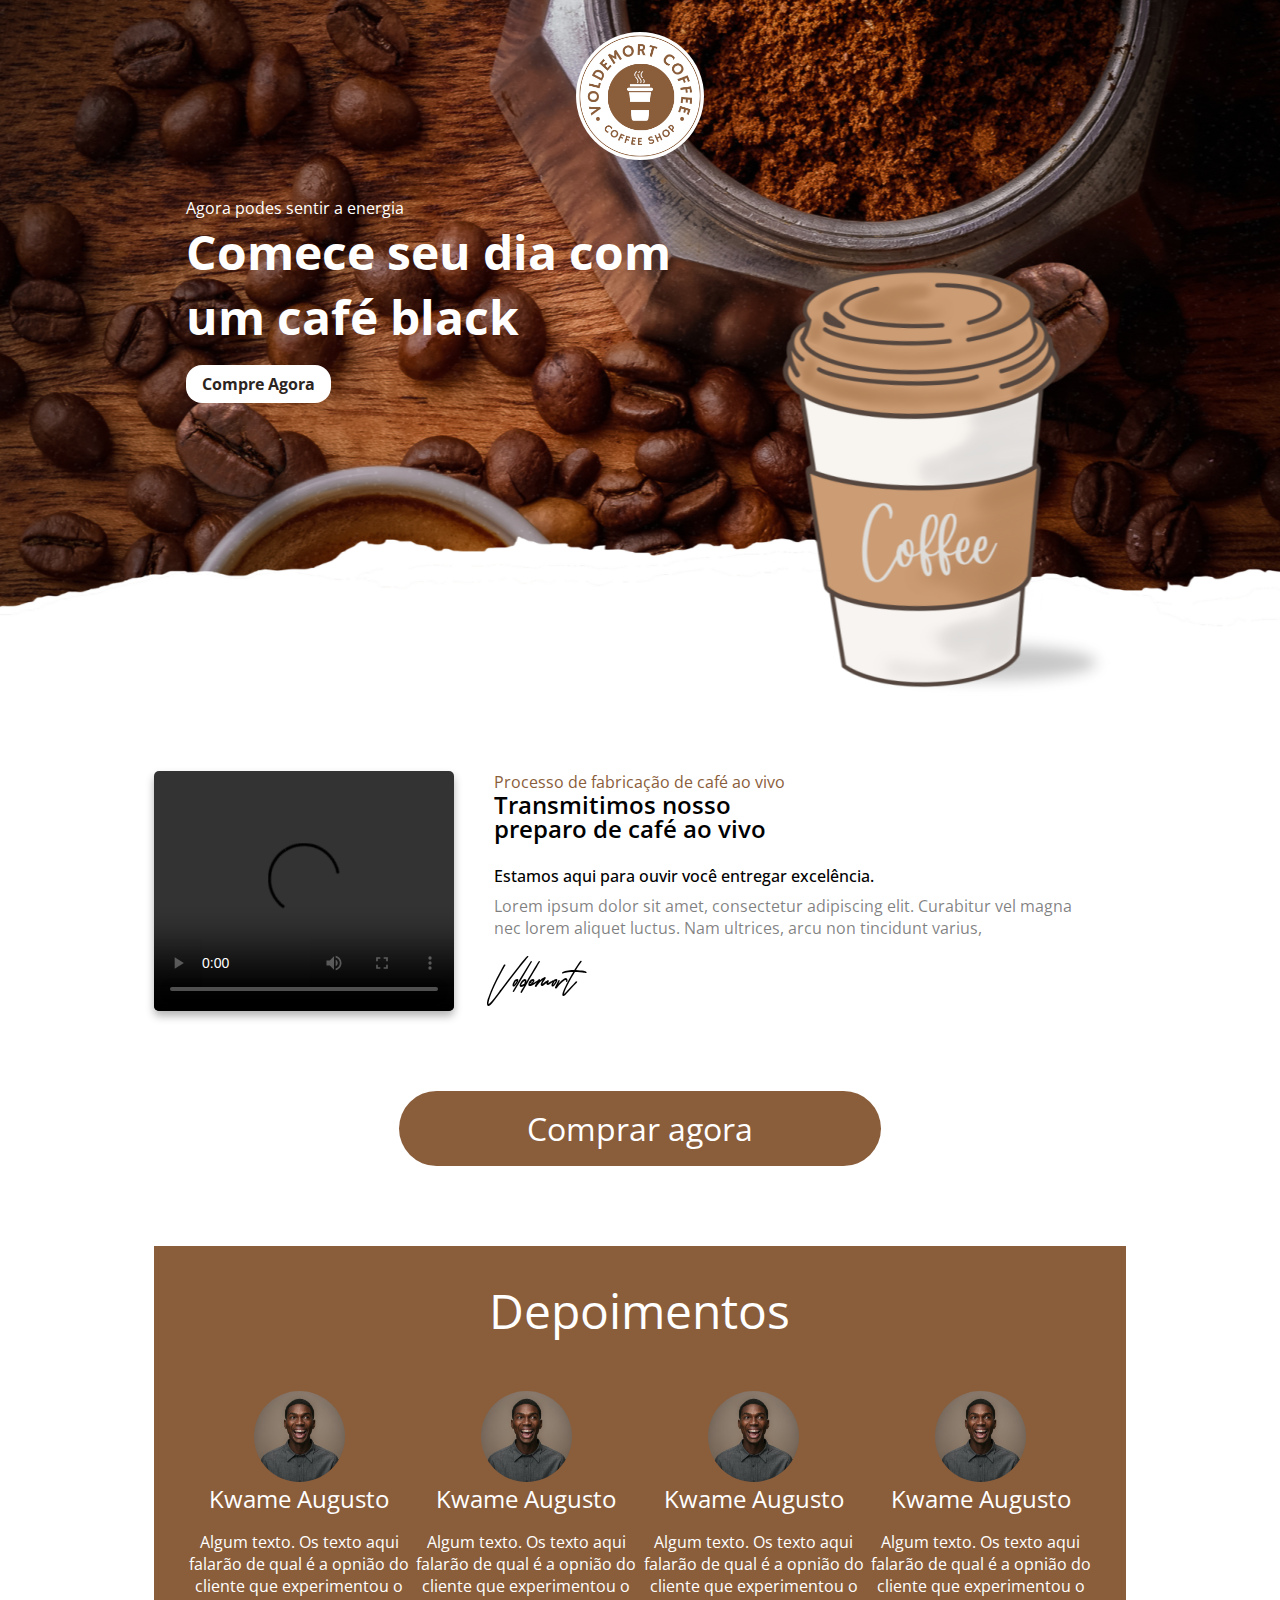
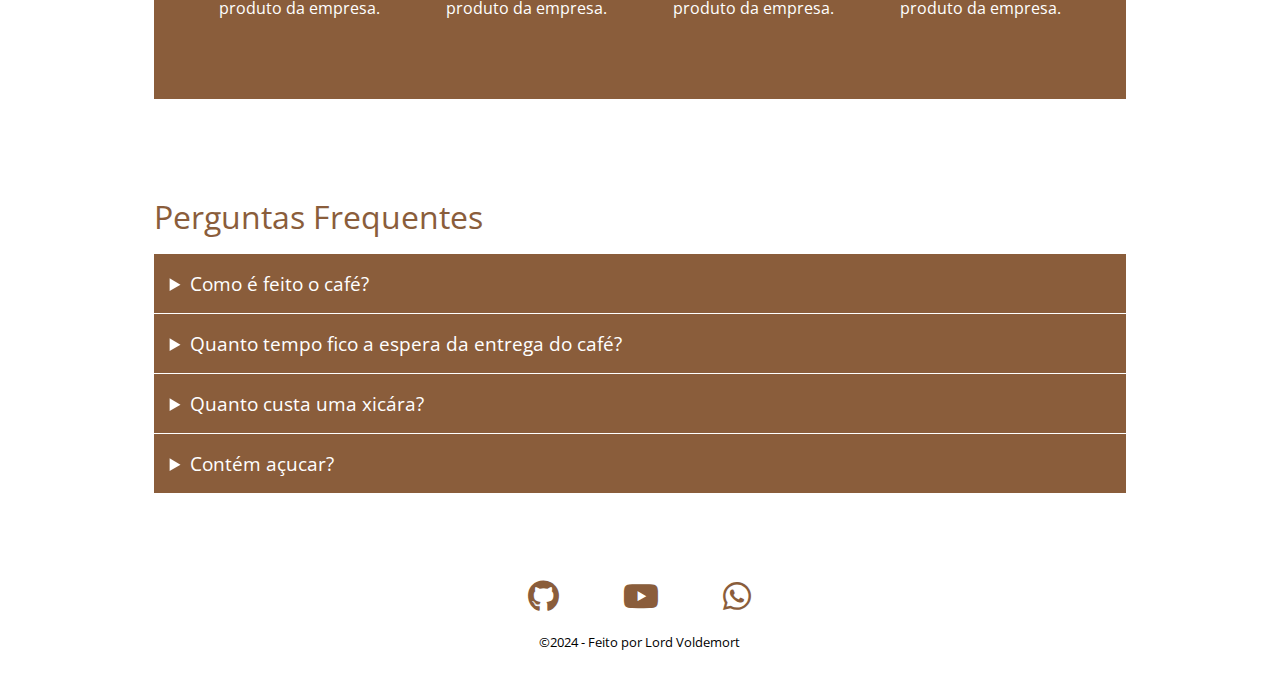
==== index.html @ 609efcfe "first commit" ====
<!DOCTYPE html>
<html lang="en">
<head>
    <meta charset="UTF-8">
    <meta name="viewport" content="width=device-width, initial-scale=1.0">
    <link rel="stylesheet" href="./src/css/style.css">
    <link rel="stylesheet" href="./src/css/index.css">
    <link rel="stylesheet" href="https://cdnjs.cloudflare.com/ajax/libs/font-awesome/6.0.0-beta3/css/all.min.css">
    <title>Landing Page</title>
</head>
<body>
    <header>
        <img src="./src/images/logo.png" alt="logo da empresa">
    </header>

    <main class="container">
        <section class="conteudoPrincipal">
            <p>Agora podes sentir a energia</p>
            <h1>Comece seu dia com 
            <br>um café black</h1>
            <a href="./checkout.html" id="compreAgora">Compre Agora</a>
        </section>

        <section class="conteudoSecundario">
            <video id="videoDemontrativo" controls>
                <source src="https://cdn.pixabay.com/video/2015/12/11/1631-148614389_large.mp4" type="video/mp4">
                Seu navegador não suporta os fotmatos de video disponiveis, atualize!
            </video>
            <article>
                <span>Processo de fabricação de café ao vivo</span>
                <h2>Transmitimos nosso <br>preparo de café ao vivo</h2>
                <p id="estamosAqui">Estamos aqui para ouvir você entregar excelência.</p>

                <p id="loremIpsum">Lorem ipsum dolor sit amet, 
                    consectetur adipiscing elit. 
                    Curabitur vel magna nec lorem aliquet luctus. 
                    Nam ultrices, arcu non tincidunt varius, 
                </p>
                
                <p class="assinatura">Voldemort</p>
            </article>
        </section>

        <section class="seccaoBotaoDeCompra">
            <a href="./checkout.html" id="botaoDeCompra">Comprar agora</a>
        </section>

        <section class="depoimentos">
            <h2>Depoimentos</h2>

            <ul>
                <li>
                    <img src="./src/images/depoimento1.jpg">
                    <p class="nomeDosCleintes">Kwame Augusto</p>
                    <p class="descricaoDoDepoimento">
                        Algum texto. Os texto aqui falarão
                        de qual é a opnião do cliente que experimentou o produto da empresa.
                    </p>
                </li>

                <li>
                    <img src="./src/images/depoimento1.jpg">
                    <p class="nomeDosCleintes">Kwame Augusto</p>
                    <p class="descricaoDoDepoimento">
                        Algum texto. Os texto aqui falarão
                        de qual é a opnião do cliente que experimentou o produto da empresa.
                    </p>
                </li>

                <li>
                    <img src="./src/images/depoimento1.jpg">
                    <p class="nomeDosCleintes">Kwame Augusto</p>
                    <p class="descricaoDoDepoimento">
                        Algum texto. Os texto aqui falarão
                        de qual é a opnião do cliente que experimentou o produto da empresa.
                    </p>
                </li>

                <li>
                    <img src="./src/images/depoimento1.jpg">
                    <p class="nomeDosCleintes">Kwame Augusto</p>
                    <p class="descricaoDoDepoimento">
                        Algum texto. Os texto aqui falarão
                        de qual é a opnião do cliente que experimentou o produto da empresa.
                    </p>
                </li> 
              </ul>
        </section>

        <section class="perguntasFrequentes">
            <h2>Perguntas Frequentes</h2>

            <section>
                <details>
                    <summary>Como é feito o café?</summary>
                    <p>
                        Lorem ipsum dolor sit amet, consectetur adipiscing elit. 
                        Curabitur vel magna nec lorem aliquet luctus. 
                        Nam ultrices, arcu non tincidunt varius, 
                        libero turpis bibendum eros, ac scelerisque neque nisi id mi.                       
                    </p>
                </details>

                <details>
                    <summary>Quanto tempo fico a espera da entrega do café?</summary>
                    <p>
                        Lorem ipsum dolor sit amet, consectetur adipiscing elit. 
                        Curabitur vel magna nec lorem aliquet luctus. 
                        Nam ultrices, arcu non tincidunt varius, 
                        libero turpis bibendum eros, ac scelerisque neque nisi id mi.                       
                    </p>
                </details>

                <details>
                    <summary>Quanto custa uma xicára?</summary>
                    <p>
                        Lorem ipsum dolor sit amet, consectetur adipiscing elit. 
                        Curabitur vel magna nec lorem aliquet luctus. 
                        Nam ultrices, arcu non tincidunt varius, 
                        libero turpis bibendum eros, ac scelerisque neque nisi id mi.
                    </p>
                </details>

                <details>
                    <summary>Contém açucar?</summary>
                    <p>
                        Lorem ipsum dolor sit amet, consectetur adipiscing elit. 
                        Curabitur vel magna nec lorem aliquet luctus. 
                        Nam ultrices, arcu non tincidunt varius, 
                        libero turpis bibendum eros, ac scelerisque neque nisi id mi.
                    </p>
                </details>
            </section>

        </section>
    </main> 

    <footer class="container">
        <ul id="social">
            <li><a href="#" target="_blank"><i class="fa-brands fa-github"></i></a></li>
            <li><a href="#" target="_blank"><i class="fa-brands fa-youtube"></i></a></li>
            <li><a href="#" target="_blank"><i class="fa-brands fa-whatsapp"></i></a></li>
        </ul>

        <p id="copyRight">&copy;2024 - Feito por Lord Voldemort</p>
    </footer>
</body>
</html>
---- src/css/style.css ----
@import url('https://fonts.googleapis.com/css2?family=Open+Sans:ital,wght@0,300..800;1,300..800&display=swap');
*
{
    font-family: "Open sans", sans-serif;
    font-weight: 400;
    box-sizing: border-box;
    font-style: normal;
    padding: 0;
    margin: 0;
    border: none;
}

body
{
    padding: 2rem;
}

.container
{
   width: 80%;
   margin: 0 auto;
}

footer
{
    margin: 8rem 0 1rem 0;
    padding: 3rem 0 0 0;
}

#social
{
    display: flex;
    justify-content: center;
}

#social li
{
    list-style-type: none;
    margin: 0 0.5rem;
}

#social li a
{
    padding: 1.5rem;
    font-size: 2rem;
    color: rgba(138, 93, 59, 1);
    cursor: pointer;
    transition: all .2s ease-in-out;
}

#social li a:hover
{
    color: rgb(60, 37, 19);
}

#copyRight
{
    text-align: center;
    margin: 1rem 0;
    font-size: 0.8rem;
}
---- src/css/index.css ----
@font-face
{
    font-family: "assinatura";
    src: url("../font/Karstar\ Free.ttf") format("truetype");
}


body
{
    background-image: url("../images/background.png");
    background-size: auto;
    background-position: center top;
    background-repeat: no-repeat;
}

header
{
    text-align: center
}

header img
{
    width: 8rem;
    border-radius: 50%;
}

.conteudoPrincipal
{
    color: #fff;
    padding: 2rem;
    margin-bottom: 5rem;
}

.conteudoPrincipal h1
{
    font-size: 3rem;
    font-weight: 700;
}

.conteudoPrincipal #compreAgora
{
    display: inline-block;
    padding: 0.5rem 1rem;
    text-align: center;
    background-color: #fff;
    margin: 1rem 0;
    color: rgb(43, 36, 31);
    text-decoration: none;
    font-weight: 700;
    border-radius: 1rem;
    transition: all 0.2s ease-in-out;
}

.conteudoPrincipal #compreAgora:hover
{
    background-color: rgba(138, 93, 59, 0.8);
    color: #fff;
    transition: all 0.2s ease-in-out;
}

.conteudoSecundario
{
    display: flex;
    padding: 15rem 0 0 0;
    justify-content: space-between;
}

.conteudoSecundario #videoDemontrativo
{
    width: 40%;
    cursor: pointer;
    object-fit: cover;
    border-radius: 5px;
    box-shadow: 0 5px 8px rgba(0, 0, 0, 0.3);
}

.conteudoSecundario article
{
    padding: 0 2.5rem;
}

.conteudoSecundario article span
{
    color: rgba(138, 93, 59, 1);
}

.conteudoSecundario article h2
{
    line-height: 1;
    font-weight: 600;
    margin-bottom: 1.5rem;
}

#estamosAqui
{
    margin: 0.5rem 0;
    font-weight: 500;
}

#loremIpsum
{
    color: rgba(0, 0, 0, 0.5);
    margin-bottom: 1rem;
}

.assinatura
{
    font-family: "assinatura";
    font-size: 4rem;
}

.seccaoBotaoDeCompra
{
    margin: 6rem 0;
    text-align: center;
}

.seccaoBotaoDeCompra #botaoDeCompra
{
    text-decoration: none;
    background-color: rgba(138, 93, 59, 1);
    font-size: 2rem;
    color: #fff;
    padding: 1rem 8rem;
    border-radius: 3rem;
}

.seccaoBotaoDeCompra #botaoDeCompra:hover
{
    background-color: rgb(60, 37, 19);
    box-shadow: inset 0 5px 8px rgba(149, 143, 143, 0.3);
    transition: all 0.1s ease-in;
}

.depoimentos
{
    background-color: rgba(138, 93, 59, 1);
    color: #fff;
    padding: 2rem;
}

.depoimentos h2
{
    text-align: center;
    font-size: 3rem;
}

.depoimentos ul
{
    display: flex;
    flex-wrap: wrap;
    justify-content: space-evenly;
    padding: 3rem 0;
}

.depoimentos li
{
    list-style-type: none;
    display: flex;
    flex-flow: column wrap;
    align-items: center;
    flex: 1;
}

.depoimentos li img
{
    width: 40%;
    border-radius: 100%;
}

.depoimentos li .nomeDosCleintes
{
    font-size: 1.5rem;
    margin-bottom: 1rem;
}

.depoimentos li .descricaoDoDepoimento
{
    text-align: center;
}

.perguntasFrequentes
{
    margin: 6rem 0 2rem 0;
}

.perguntasFrequentes h2
{
    font-size: 2rem;
    margin-bottom: 1rem;
    color: rgba(138, 93, 59, 1);
}

.perguntasFrequentes details
{
    color: #fff;
    border-bottom: 1px solid #FFF;
    background-color: rgba(138, 93, 59, 1);
}


.perguntasFrequentes details summary
{
    font-size: 1.2rem;
    padding: 1rem;
    cursor: pointer;
}

.perguntasFrequentes details p
{
    padding: 1rem;
    background-color: #FFF;
    color: #282828;
}

@media (max-width: 1080px)
{
    .depoimentos ul
    {
        flex-direction: column;
    }

    .depoimentos li
    {
        margin-bottom: 2rem;
    }
}

@media (max-width: 900px)
{
    .conteudoSecundario
    {
        flex-direction: column;  
        align-items: center;     
    }

    .conteudoSecundario #videoDemontrativo
    {
        width: 90%;
       
    }

    .conteudoSecundario article
    {
        margin-top: 4rem;
    }
  
}

@media (max-width: 670px)
{
    .seccaoBotaoDeCompra #botaoDeCompra
    {
        padding: 1rem 3rem;
    }
    
}

 @media (max-width: 554px)
 {
    .conteudoSecundario
    {
        padding: 10rem 0 0 0;
    }
 }

 @media (max-width: 522px)
 {
    .conteudoPrincipal
    {
        padding: 0.5rem;
        margin-bottom: 0;
    }
 }

@media (max-width: 506px)
{

    .depoimentos h2
    {
        font-size: 32px;
        padding: 0;
    }
}

@media (max-width: 470px)
{

    .conteudoPrincipal
    {
        padding-top: 2rem;
    }

    .conteudoPrincipal h1
    {
        font-size: 2rem;
    }

    .conteudoPrincipal #compreAgora
    {
        padding: 0.5rem 1rem;
        margin: 1rem 0;
    }

    .seccaoBotaoDeCompra #botaoDeCompra
    {
        padding: 0.5rem 2rem;
        font-size: 1.3rem;
    }
}
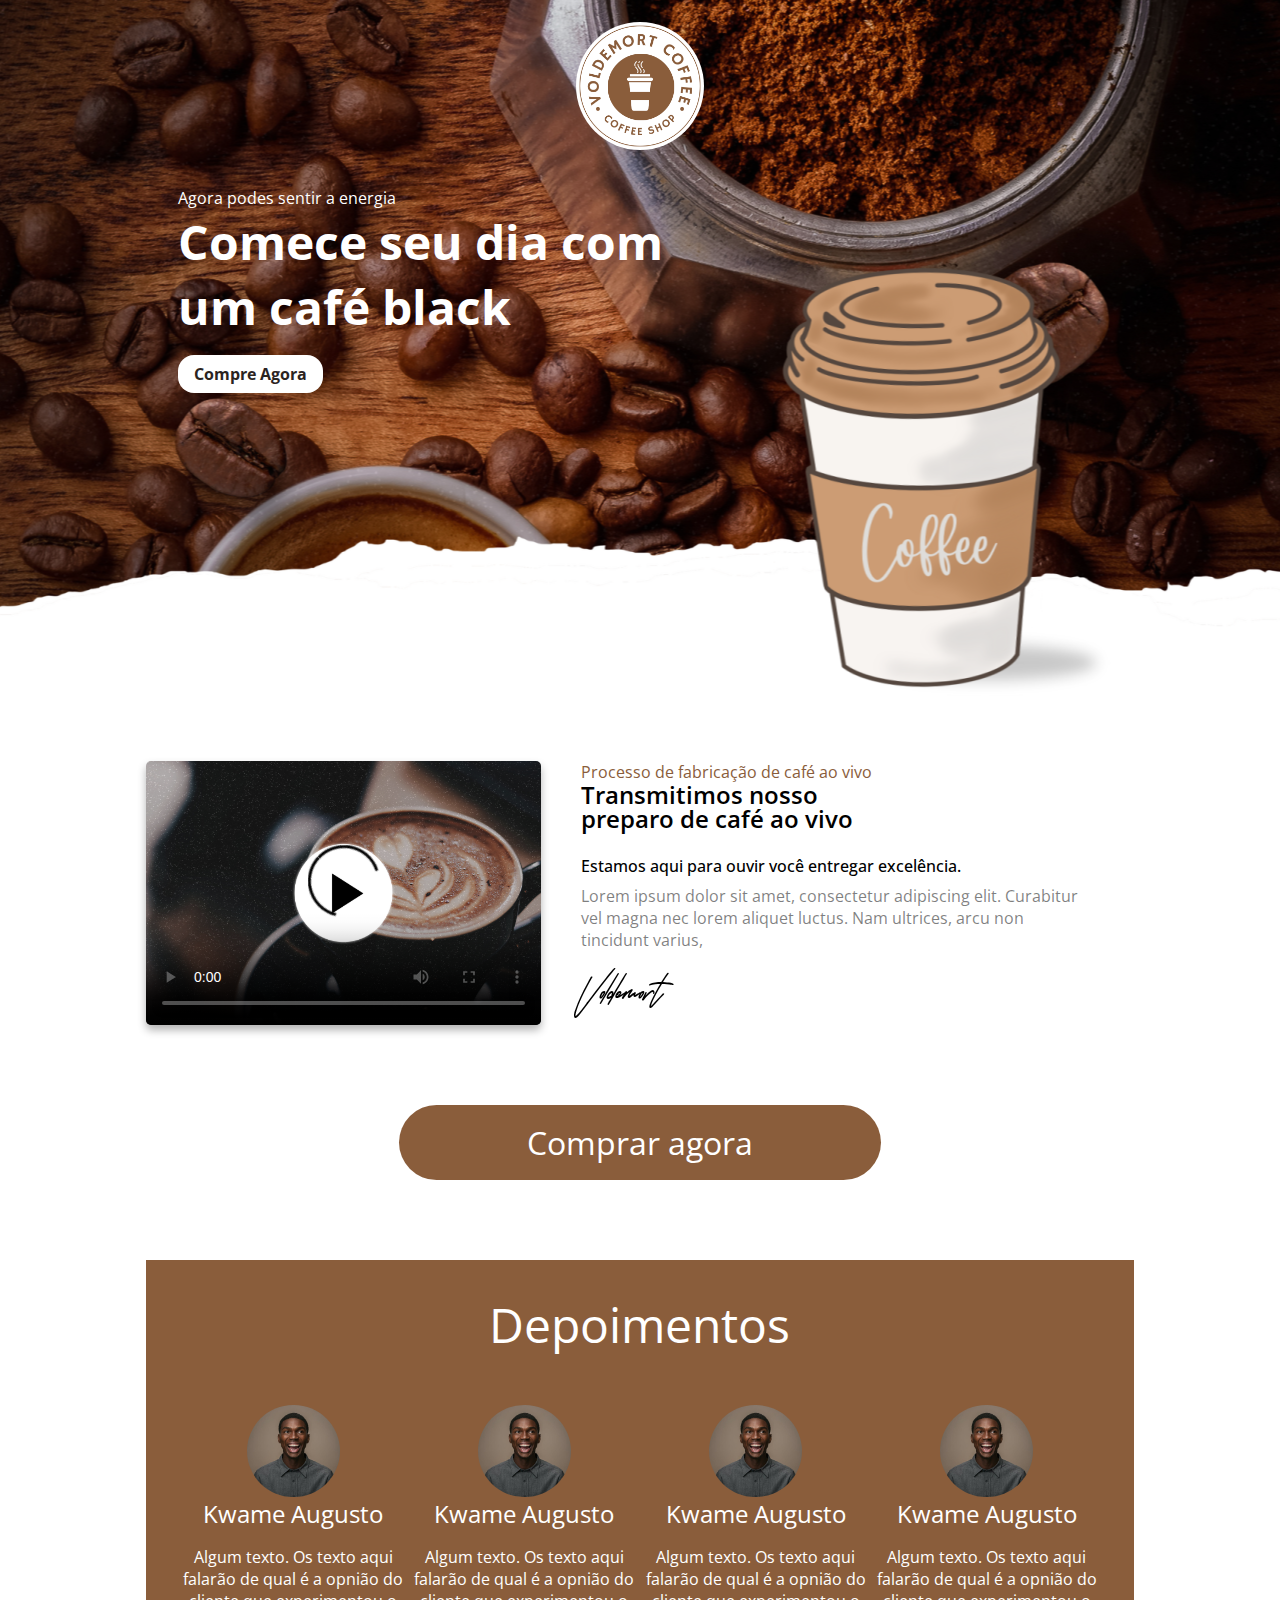
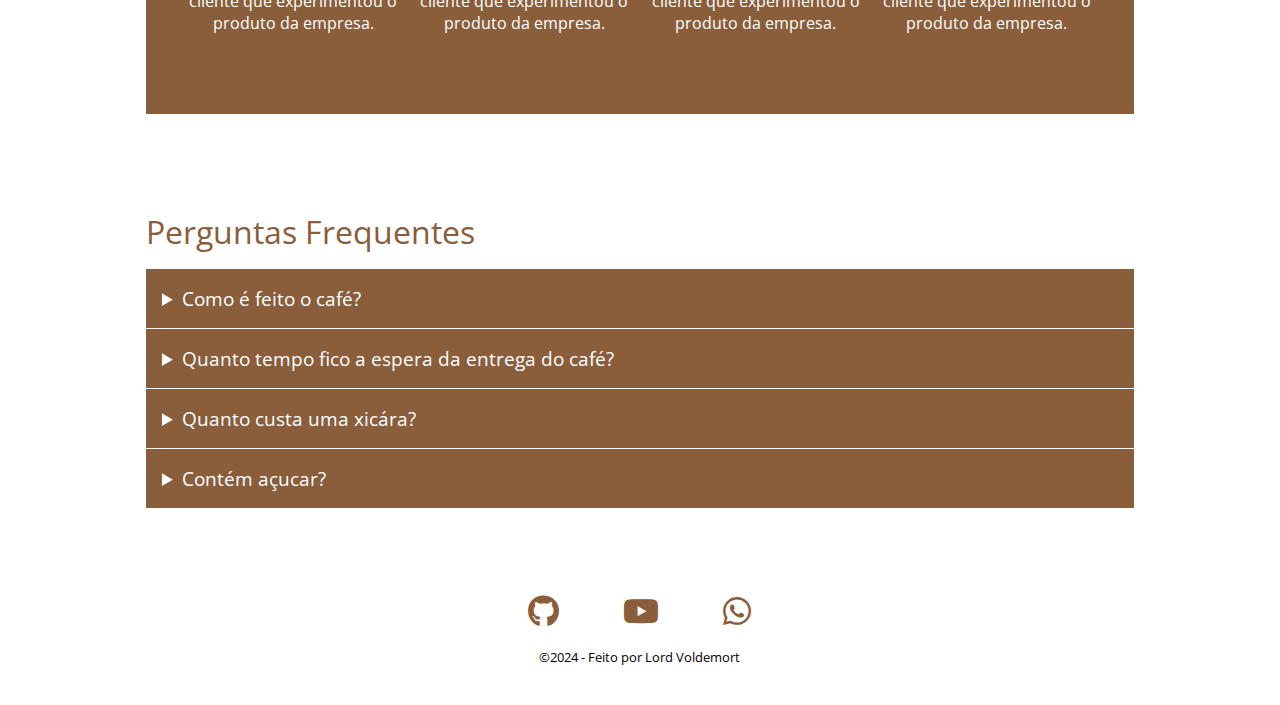
==== commit 730b292c: "Add files via upload" ====
--- a/index.html
+++ b/index.html
@@ -22,7 +22,7 @@
         </section>
 
         <section class="conteudoSecundario">
-            <video id="videoDemontrativo" controls>
+            <video id="videoDemontrativo" controls poster="./src/images/poster.png">
                 <source src="https://cdn.pixabay.com/video/2015/12/11/1631-148614389_large.mp4" type="video/mp4">
                 Seu navegador não suporta os fotmatos de video disponiveis, atualize!
             </video>
--- a/src/css/style.css
+++ b/src/css/style.css
@@ -12,7 +12,7 @@
 
 body
 {
-    padding: 2rem;
+    padding: 1.4rem;
 }
 
 .container
@@ -59,3 +59,12 @@
     margin: 1rem 0;
     font-size: 0.8rem;
 }
+
+@media (max-width: 660px)
+{
+    .container
+    {
+    width: 100%;
+    margin: 0 auto;
+    }
+}--- a/src/css/index.css
+++ b/src/css/index.css
@@ -68,6 +68,7 @@
 .conteudoSecundario #videoDemontrativo
 {
     width: 40%;
+    height: auto;
     cursor: pointer;
     object-fit: cover;
     border-radius: 5px;
@@ -236,7 +237,7 @@
 
     .conteudoSecundario #videoDemontrativo
     {
-        width: 90%;
+        width: 95%;
        
     }
 
